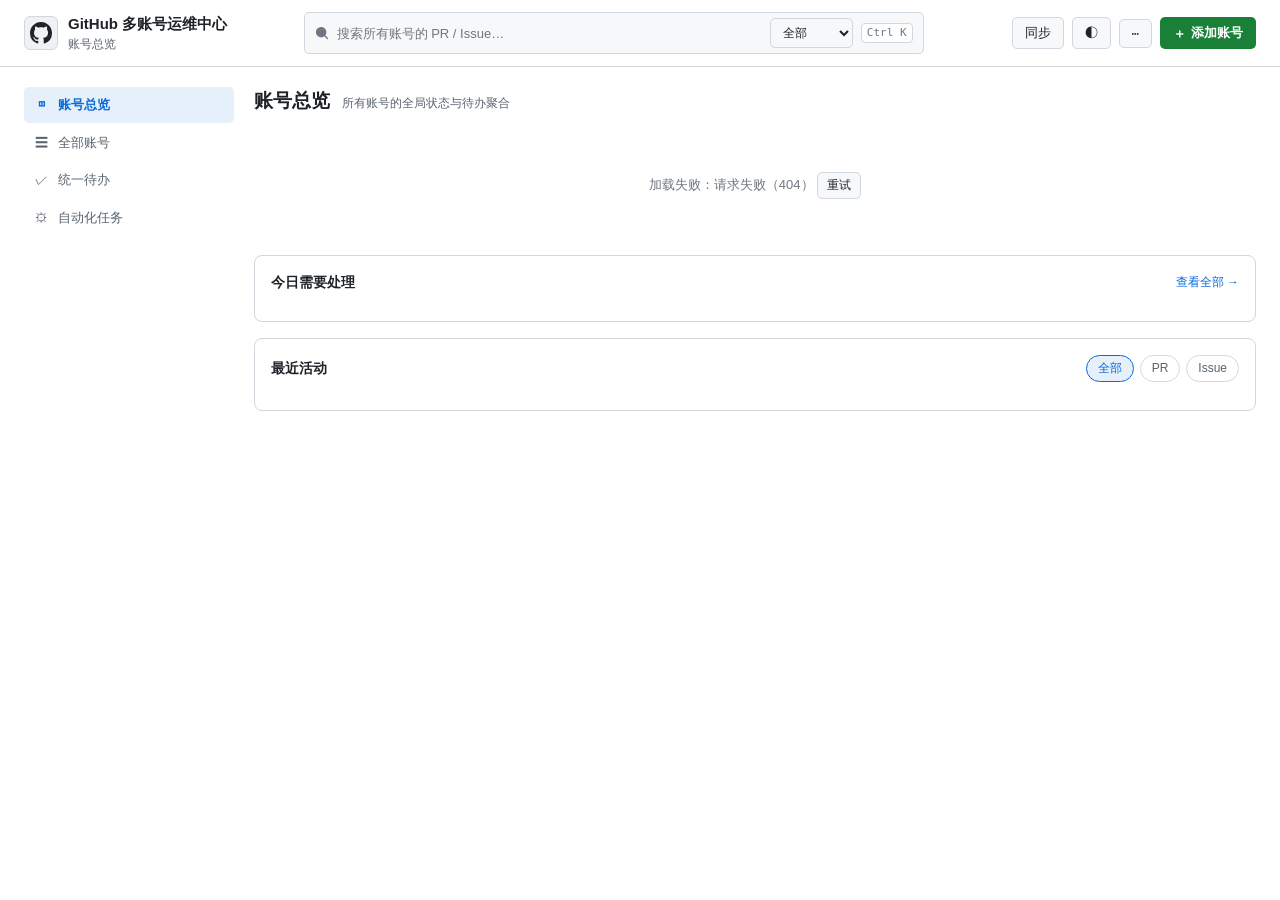
==== go-app/assets/index.html @ ad66b414 "Add sync-all button; classify API-capped accounts as abnormal - 账号列表工具栏新增「全部同步」按钮（一键同步全部账号），   单账号行的" ====
<!DOCTYPE html>
<html lang="zh-CN">
<head>
  <meta charset="UTF-8">
  <meta name="viewport" content="width=device-width, initial-scale=1.0">
  <title>GitHub 多账号运维中心</title>
  <script>
    // 首帧前应用主题，避免闪烁
    (function () {
      try {
        var t = localStorage.getItem("gh-theme");
        if (t !== "light" && t !== "dark") {
          t = window.matchMedia && window.matchMedia("(prefers-color-scheme: dark)").matches ? "dark" : "light";
        }
        document.documentElement.dataset.theme = t;
      } catch (e) { document.documentElement.dataset.theme = "light"; }
    })();
  </script>
  <link rel="stylesheet" href="/static/style.css">
</head>
<body>
  <header class="topbar">
    <div class="brand">
      <div class="logo">
        <svg viewBox="0 0 16 16" width="22" height="22" fill="currentColor" aria-hidden="true">
          <path d="M8 0c4.42 0 8 3.58 8 8a8.013 8.013 0 0 1-5.45 7.59c-.4.08-.55-.17-.55-.38 0-.27.01-1.13.01-2.2 0-.75-.25-1.23-.54-1.48 1.78-.2 3.65-.88 3.65-3.95 0-.88-.31-1.59-.82-2.15.08-.2.36-1.02-.08-2.12 0 0-.67-.22-2.2.82-.64-.18-1.32-.27-2-.27-.68 0-1.36.09-2 .27-1.53-1.03-2.2-.82-2.2-.82-.44 1.1-.16 1.92-.08 2.12-.51.56-.82 1.28-.82 2.15 0 3.06 1.86 3.75 3.64 3.95-.23.2-.44.55-.51 1.07-.46.21-1.61.55-2.33-.66-.15-.24-.6-.83-1.23-.82-.67.01-.27.38.01.53.34.19.73.9.82 1.13.16.45.68 1.31 2.69.94 0 .67.01 1.3.01 1.49 0 .21-.15.45-.55.38A7.995 7.995 0 0 1 0 8c0-4.42 3.58-8 8-8Z"></path>
        </svg>
      </div>
      <div class="brand-text">
        <h1>GitHub 多账号运维中心</h1>
        <p id="subtitle">账号总览</p>
      </div>
    </div>
    <div class="global-search" id="globalSearchWrap">
      <span class="global-search-icon" aria-hidden="true">
        <svg viewBox="0 0 16 16" width="14" height="14" fill="currentColor"><path d="M10.68 11.74a6 6 0 0 1-7.922-8.982 6 6 0 0 1 8.982 7.922l3.04 3.04a.75.75 0 1 1-1.06 1.06l-3.04-3.04ZM11.5 7a4.5 4.5 0 1 1-9 0 4.5 4.5 0 0 1 9 0Z"></path></svg>
      </span>
      <input id="globalSearchInput" type="text" placeholder="搜索所有账号的 PR / Issue…" autocomplete="off" spellcheck="false">
      <select id="globalSearchKind" class="select-sm" title="搜索范围">
        <option value="all">全部</option>
        <option value="pr">仅 PR</option>
        <option value="issue">仅 Issue</option>
      </select>
      <kbd class="global-search-kbd">Ctrl K</kbd>
      <div id="globalSearchResults" class="search-dropdown hidden"></div>
    </div>
    <div class="topbar-actions">
      <span id="lastRefresh" class="last-refresh"></span>
      <button id="syncNowBtn" class="btn" title="立即同步全部账号">同步</button>
      <button id="themeBtn" class="btn" title="切换主题（T）">◐</button>
      <div class="menu-wrap">
        <button id="moreBtn" class="btn" title="更多操作">⋯</button>
        <div id="moreMenu" class="menu hidden">
          <button class="menu-item" id="menuSyncSettings">同步设置</button>
          <label class="menu-item menu-toggle">
            <input type="checkbox" id="menuPrefetch">
            <span>详情预取</span>
          </label>
          <button class="menu-item" id="menuNotify">外部通知</button>
          <button class="menu-item" id="menuShortcuts">键盘快捷键</button>
          <div class="menu-sep"></div>
          <div class="menu-item menu-version">
            <span id="versionText">v—</span>
            <button id="menuCheckUpdate" class="btn btn-sm">检查更新</button>
          </div>
        </div>
      </div>
      <button id="addBtn" class="btn btn-primary">
        <span class="btn-icon">＋</span> 添加账号
      </button>
    </div>
  </header>

  <div class="layout">
    <aside class="sidebar">
      <nav class="nav">
        <a class="nav-item active" data-page="overview"><span class="nav-icon">◫</span>账号总览</a>
        <a class="nav-item" data-page="accounts"><span class="nav-icon">☰</span>全部账号</a>
        <a class="nav-item" data-page="todos"><span class="nav-icon">✓</span>统一待办<span id="todoBadge" class="count-badge hidden">0</span></a>
        <a class="nav-item" data-page="automation"><span class="nav-icon">⚙</span>自动化任务</a>
      </nav>
    </aside>

    <main class="main">
      <!-- ========== 账号总览 ========== -->
      <section id="page-overview" class="page active">
        <div class="page-head">
          <h2>账号总览</h2>
          <p class="page-desc">所有账号的全局状态与待办聚合</p>
        </div>
        <div id="summaryCards" class="summary-grid"></div>
        <div class="panel">
          <div class="panel-head">
            <h3>今日需要处理</h3>
            <a class="panel-link" data-page="todos">查看全部 →</a>
          </div>
          <div id="overviewTasks"></div>
        </div>
        <div class="panel">
          <div class="panel-head">
            <h3>最近活动</h3>
            <div class="chip-row" id="activityFilter">
              <button class="chip active" data-type="all">全部</button>
              <button class="chip" data-type="pr">PR</button>
              <button class="chip" data-type="issue">Issue</button>
            </div>
          </div>
          <div id="overviewActivities"></div>
        </div>
      </section>

      <!-- ========== 全部账号 ========== -->
      <section id="page-accounts" class="page">
        <div class="page-head">
          <h2>全部账号</h2>
          <p class="page-desc" id="accountsDesc">共 0 个账号</p>
        </div>
        <div class="toolbar">
          <div class="search-box grow">
            <input id="accountSearch" type="text" placeholder="搜索用户名 / 别名 / 编号 / 标签 / 分组 / 备注" autocomplete="off">
            <button id="clearAccountSearch" class="clear-search hidden" title="清空">×</button>
          </div>
          <select id="filterStatus" class="select-sm">
            <option value="">全部状态</option>
            <option value="active">正常</option>
            <option value="warning">警告</option>
            <option value="invalid">失效</option>
            <option value="sync_failed">同步失败</option>
          </select>
          <select id="filterType" class="select-sm">
            <option value="">全部类型</option>
            <option value="personal">个人账号</option>
            <option value="bot">Bot 账号</option>
            <option value="org">组织账号</option>
          </select>
          <select id="filterGroup" class="select-sm">
            <option value="">全部分组</option>
          </select>
          <select id="filterTag" class="select-sm">
            <option value="">全部标签</option>
          </select>
          <select id="sortBy" class="select-sm">
            <option value="last_activity">最近活动</option>
            <option value="last_sync">最近同步</option>
            <option value="quota">API 剩余额度</option>
            <option value="todos">待办数量</option>
            <option value="username">用户名</option>
          </select>
          <button id="sortOrder" class="btn btn-sm" title="切换排序方向">↓ 降序</button>
          <button id="syncAllAccountsBtn" class="btn btn-sm" title="立即同步全部账号（不改变单账号同步）">全部同步</button>
        </div>
        <div id="batchBar" class="batch-bar hidden">
          <span id="selectedCount">已选 0 个</span>
          <button id="batchRefresh" class="btn btn-sm">批量刷新</button>
          <button id="batchExport" class="btn btn-sm">导出（不含凭据）</button>
          <button id="batchPause" class="btn btn-sm">暂停同步</button>
          <button id="batchResume" class="btn btn-sm">启用同步</button>
          <button id="batchTag" class="btn btn-sm">添加标签</button>
          <button id="batchGroup" class="btn btn-sm">移动到分组</button>
        </div>
        <div class="table-wrap">
          <table class="data-table">
            <thead>
              <tr>
                <th class="col-check"><input type="checkbox" id="checkAll" title="全选"></th>
                <th>账号</th>
                <th>类型 / 标签</th>
                <th>凭据状态</th>
                <th>API 剩余</th>
                <th>待 Review PR</th>
                <th>Issue</th>
                <th>最近活动</th>
                <th>同步状态</th>
                <th class="col-op">操作</th>
              </tr>
            </thead>
            <tbody id="accountTableBody"></tbody>
          </table>
          <div id="accountTableLoading" class="table-loading hidden">加载中…</div>
          <div id="accountTableEmpty" class="empty-tab hidden">没有匹配的账号</div>
        </div>
        <div class="pager">
          <span id="pagerInfo">第 1 页 / 共 1 页</span>
          <div class="pager-btns">
            <button id="prevPage" class="btn btn-sm">上一页</button>
            <select id="pageSize" class="select-sm">
              <option value="25">25 条</option>
              <option value="50" selected>50 条</option>
              <option value="100">100 条</option>
            </select>
            <button id="nextPage" class="btn btn-sm">下一页</button>
          </div>
        </div>
      </section>

      <!-- ========== 统一待办 ========== -->
      <section id="page-todos" class="page">
        <div class="page-head">
          <h2>统一待办</h2>
          <p class="page-desc" id="todosDesc">共 0 条待办</p>
        </div>
        <div class="toolbar">
          <select id="todoPriority" class="select-sm">
            <option value="">全部优先级</option>
            <option value="high">高</option>
            <option value="medium">中</option>
            <option value="low">低</option>
          </select>
          <select id="todoType" class="select-sm">
            <option value="">全部类型</option>
            <option value="credential">凭据异常</option>
            <option value="quota">API 配额不足</option>
            <option value="quota_capped">API 已封顶</option>
            <option value="review_pr">待 Review PR</option>
            <option value="my_pr">我的 PR</option>
            <option value="issue">分配 Issue</option>
            <option value="sync_failed">同步失败</option>
            <option value="sync_stale">长期未同步</option>
          </select>
          <select id="todoAccount" class="select-sm">
            <option value="">全部账号</option>
          </select>
        </div>
        <div id="todoList"></div>
      </section>

      <!-- ========== 自动化任务 ========== -->
      <section id="page-automation" class="page">
        <div class="page-head">
          <h2>自动化任务</h2>
          <p class="page-desc">同步配置、任务队列与审计日志</p>
        </div>
        <div class="panel">
          <div class="panel-head">
            <h3>后台同步</h3>
            <div class="chip-row">
              <button id="openSyncSettings" class="btn btn-sm">同步设置</button>
              <button id="automationSyncNow" class="btn btn-sm">立即同步</button>
            </div>
          </div>
          <div id="automationSummary"></div>
        </div>
        <div class="panel">
          <div class="panel-head"><h3>审计日志</h3></div>
          <div id="auditList"></div>
        </div>
      </section>

      <!-- ========== 单账号详情 ========== -->
      <section id="page-detail" class="page">
        <div class="detail-head">
          <button class="btn btn-sm" id="backToAccounts">← 返回</button>
          <img id="detailAvatar" class="avatar" alt="">
          <div class="detail-id">
            <h2 id="detailName">—</h2>
            <p id="detailMeta" class="page-desc">—</p>
          </div>
          <span id="detailStatus" class="status-badge">—</span>
          <span class="spacer"></span>
          <button id="detailSyncBtn" class="btn btn-sm">立即同步</button>
        </div>
        <div id="detailWarnings"></div>
        <div class="tabs" id="detailTabs">
          <button class="tab active" data-tab="overview">概览</button>
          <button class="tab" data-tab="compare">账号对比</button>
          <button class="tab" data-tab="review">待处理 PR</button>
          <button class="tab" data-tab="mypr">我的 PR</button>
          <button class="tab" data-tab="issues">分配 Issue</button>
          <button class="tab" data-tab="events">仓库动态</button>
          <button class="tab" data-tab="repos">仓库</button>
          <button class="tab" data-tab="social">粉丝 / 关注</button>
        </div>
        <div id="detailContent"></div>
      </section>
    </main>
  </div>

  <!-- 弹窗：添加账号 -->
  <div id="modal" class="modal-overlay hidden">
    <div class="modal">
      <h3>添加账号</h3>
      <p class="modal-hint">支持 Classic Token 或 Fine-grained Token。</p>
      <label class="field"><span>显示名称（可选）</span><input id="fLabel" type="text" placeholder="例如：主账号"></label>
      <label class="field"><span>GitHub 用户名</span><input id="fUsername" type="text" placeholder="例如：XY-code1"></label>
      <label class="field"><span>分组（可选）</span><input id="fGroup" type="text" placeholder="例如：工作 / 个人"></label>
      <label class="field"><span>类型</span>
        <select id="fType" class="select-sm"><option value="personal">个人账号</option><option value="bot">Bot 账号</option><option value="org">组织账号</option></select>
      </label>
      <label class="field"><span>标签（逗号分隔）</span><input id="fTags" type="text" placeholder="例如：核心, 自动化"></label>
      <label class="field"><span>备注（可选）</span><input id="fNote" type="text"></label>
      <label class="field"><span>Personal Access Token</span><input id="fToken" type="password" autocomplete="off"></label>
      <div id="testResult" class="test-result"></div>
      <div class="import-docx">
        <label class="btn btn-sm" for="docxFile">
          <span class="btn-icon">▤</span> 从 Word 文档导入
        </label>
        <input id="docxFile" type="file" accept=".docx" class="hidden">
        <p class="modal-hint">上传 .docx，自动识别文档里的 Token 与用户名。有效 Token 默认勾选，无效的可手动勾选后导入。</p>
        <div id="docxPreview" class="docx-preview hidden"></div>
      </div>
      <div class="modal-actions">
        <button id="testBtn" class="btn">测试连接</button>
        <span class="spacer"></span>
        <button id="cancelBtn" class="btn">取消</button>
        <button id="saveBtn" class="btn btn-primary">保存</button>
      </div>
    </div>
  </div>

  <!-- 弹窗：备份 -->
  <div id="backupModal" class="modal-overlay hidden">
    <div class="modal">
      <h3>备份与恢复</h3>
      <p class="modal-hint">账号信息备份默认<strong>不含凭据</strong>；如需备份 Token 请设置密码加密。</p>
      <div class="backup-actions">
        <button id="exportBtn" class="btn btn-primary">导出账号信息</button>
        <button id="exportCredBtn" class="btn">导出凭据（加密）</button>
        <label class="btn" for="importFile">导入备份</label>
        <input id="importFile" type="file" accept=".json,application/json" class="hidden">
      </div>
      <div id="backupResult" class="test-result"></div>
      <div class="modal-actions">
        <span class="spacer"></span>
        <button id="backupCloseBtn" class="btn">关闭</button>
      </div>
    </div>
  </div>

  <!-- 弹窗：通知设置 -->
  <div id="notifyModal" class="modal-overlay hidden">
    <div class="modal modal-lg">
      <h3>外部通知设置</h3>
      <p class="modal-hint">配置后即使关闭浏览器，也会在 PR / Issue 增加时推送（后台每 5 分钟检查一次）。</p>
      <div id="notifyChannels" class="notify-list"></div>
      <div class="notify-add">
        <select id="notifyType" class="select-sm">
          <option value="bark">Bark（iOS）</option>
          <option value="webhook">通用 Webhook</option>
          <option value="serverchan">Server酱</option>
          <option value="wecom">企业微信机器人</option>
        </select>
        <input id="notifyName" type="text" placeholder="名称">
        <input id="notifyUrl" type="text" placeholder="推送 URL / Key">
        <button id="notifyAddBtn" class="btn">添加</button>
      </div>
      <div id="notifyResult" class="test-result"></div>
      <div class="modal-actions">
        <button id="notifyTestBtn" class="btn">发送测试通知</button>
        <span class="spacer"></span>
        <button id="notifyCloseBtn" class="btn">关闭</button>
      </div>
    </div>
  </div>

  <!-- 弹窗：同步设置 -->
  <div id="syncModal" class="modal-overlay hidden">
    <div class="modal">
      <h3>同步设置</h3>
      <label class="field"><span>自动同步间隔（秒，0 = 关闭）</span><input id="syncInterval" type="number" min="0" step="60"></label>
      <label class="field"><span>并发上限</span><input id="syncConcurrency" type="number" min="1" max="20"></label>
      <label class="field"><span>失败退避基数（秒）</span><input id="syncBackoff" type="number" min="10" step="10"></label>
      <div class="modal-actions">
        <span class="spacer"></span>
        <button id="syncCloseBtn" class="btn">取消</button>
        <button id="syncSaveBtn" class="btn btn-primary">保存并应用</button>
      </div>
    </div>
  </div>

  <!-- 弹窗：快捷键 -->
  <div id="shortcutsModal" class="modal-overlay hidden">
    <div class="modal">
      <h3>键盘快捷键</h3>
      <div class="shortcuts-list">
        <div class="shortcut-row"><kbd>T</kbd><span>切换主题</span></div>
        <div class="shortcut-row"><kbd>R</kbd><span>同步全部账号</span></div>
        <div class="shortcut-row"><kbd>A</kbd><span>添加账号</span></div>
        <div class="shortcut-row"><kbd>/</kbd><span>全局搜索</span></div>
        <div class="shortcut-row"><kbd>Ctrl/⌘ + K</kbd><span>全局搜索</span></div>
        <div class="shortcut-row"><kbd>?</kbd><span>查看本说明</span></div>
        <div class="shortcut-row"><kbd>Esc</kbd><span>关闭弹窗 / 清除搜索</span></div>
      </div>
      <div class="modal-actions"><span class="spacer"></span><button id="shortcutsCloseBtn" class="btn">关闭</button></div>
    </div>
  </div>

  <div id="toast" class="toast hidden"></div>
  <script src="/static/app.js"></script>
</body>
</html>
---- static/style.css ----
/* GitHub 多账号运维中心 —— GitHub 原生浅色风格 */

:root {
  color-scheme: light;
  --bg: #ffffff;
  --bg-subtle: #f6f8fa;
  --bg-inset: #eff1f3;
  --bg-hover: #eaeef2;
  --border: #d0d7de;
  --border-muted: #d8dee4;
  --text: #1f2328;
  --text-muted: #59636e;
  --text-faint: #6e7781;
  --accent: #0969da;
  --accent-soft: rgba(9, 105, 218, 0.1);
  --success: #1a7f37;
  --success-soft: rgba(26, 127, 55, 0.12);
  --warning: #9a6700;
  --warning-soft: rgba(154, 103, 0, 0.12);
  --danger: #d1242f;
  --danger-soft: rgba(209, 36, 47, 0.1);
  --purple: #8250df;
  --radius: 8px;
  --radius-sm: 5px;
  --font: -apple-system, BlinkMacSystemFont, "Segoe UI", "PingFang SC",
    "Hiragino Sans GB", "Microsoft YaHei", sans-serif;
  --mono: ui-monospace, SFMono-Regular, "SF Mono", Menlo, Consolas, monospace;
  --shadow: 0 1px 3px rgba(31, 35, 40, 0.08);
}

[data-theme="dark"] {
  color-scheme: dark;
  --bg: #0d1117;
  --bg-subtle: #161b22;
  --bg-inset: #1c2129;
  --bg-hover: #22272e;
  --border: #30363d;
  --border-muted: #21262d;
  --text: #e6edf3;
  --text-muted: #9198a1;
  --text-faint: #6e7681;
  --accent: #58a6ff;
  --accent-soft: rgba(88, 166, 255, 0.12);
  --success: #3fb950;
  --success-soft: rgba(63, 185, 80, 0.12);
  --warning: #d29922;
  --warning-soft: rgba(210, 153, 34, 0.12);
  --danger: #f85149;
  --danger-soft: rgba(248, 81, 73, 0.12);
  --purple: #bc8cff;
  --shadow: 0 1px 3px rgba(1, 4, 9, 0.5);
}

* { box-sizing: border-box; margin: 0; padding: 0; }

body {
  background: var(--bg);
  color: var(--text);
  font-family: var(--font);
  font-size: 14px;
  line-height: 1.5;
}

a { color: var(--accent); text-decoration: none; }
a:hover { text-decoration: underline; }

/* ---------------- 顶栏 ---------------- */

.topbar {
  display: flex;
  align-items: center;
  justify-content: space-between;
  gap: 16px;
  padding: 12px 24px;
  border-bottom: 1px solid var(--border);
  background: var(--bg);
  position: sticky;
  top: 0;
  z-index: 20;
}

.brand { display: flex; align-items: center; gap: 10px; }

.logo {
  width: 34px;
  height: 34px;
  border-radius: 6px;
  background: var(--bg-inset);
  border: 1px solid var(--border);
  display: flex;
  align-items: center;
  justify-content: center;
}

.brand-text h1 { font-size: 15px; font-weight: 600; }
.brand-text p { font-size: 12px; color: var(--text-muted); }

.topbar-actions { display: flex; align-items: center; gap: 8px; flex-wrap: wrap; }
.last-refresh { font-size: 12px; color: var(--text-faint); margin-right: 4px; }

/* ---------------- 全局搜索框 ---------------- */

.global-search {
  position: relative;
  flex: 1 1 320px;
  max-width: 620px;
  display: flex;
  align-items: center;
  gap: 8px;
  padding: 5px 10px;
  border: 1px solid var(--border);
  border-radius: var(--radius-sm);
  background: var(--bg-subtle);
}
.global-search:focus-within { border-color: var(--accent); background: var(--bg); }
.global-search-icon { color: var(--text-faint); display: inline-flex; }
.global-search input {
  flex: 1;
  min-width: 0;
  border: 0;
  background: transparent;
  font-size: 13px;
  font-family: inherit;
  color: var(--text);
  outline: none;
}
.global-search select { flex: none; }
.global-search-kbd {
  flex: none;
  font-family: var(--mono);
  font-size: 11px;
  color: var(--text-faint);
  border: 1px solid var(--border);
  border-radius: 4px;
  padding: 1px 5px;
  background: var(--bg);
}
.search-dropdown {
  position: absolute;
  top: calc(100% + 6px);
  left: 0;
  right: 0;
  z-index: 40;
  max-height: 60vh;
  overflow-y: auto;
  background: var(--bg);
  border: 1px solid var(--border);
  border-radius: var(--radius);
  box-shadow: var(--shadow);
  padding: 6px;
}
.search-dropdown.hidden { display: none; }
.search-dropdown-hint {
  padding: 8px 10px;
  font-size: 12px;
  color: var(--text-faint);
  text-align: center;
}
.search-dropdown-list { display: flex; flex-direction: column; gap: 2px; }
.search-item { display: block; padding: 8px 10px; border-radius: var(--radius-sm); text-decoration: none; }
.search-item:hover { background: var(--bg-subtle); }
.search-item-title {
  font-size: 13px;
  color: var(--accent);
  overflow: hidden;
  text-overflow: ellipsis;
  white-space: nowrap;
}
.search-item-meta { display: flex; flex-wrap: wrap; gap: 4px; margin-top: 4px; }

/* ---------------- 总览统计卡（合并版） ---------------- */

.summary-grid {
  display: grid;
  grid-template-columns: repeat(auto-fit, minmax(200px, 1fr));
  gap: 12px;
}
.summary-card {
  padding: 14px 16px;
  border: 1px solid var(--border);
  border-radius: var(--radius);
  background: var(--bg);
}
.summary-title {
  font-size: 11px;
  font-weight: 600;
  letter-spacing: 0.04em;
  text-transform: uppercase;
  color: var(--text-faint);
  margin-bottom: 6px;
}
.summary-main { display: flex; align-items: baseline; gap: 6px; }
.summary-num { font-size: 26px; font-weight: 700; font-variant-numeric: tabular-nums; line-height: 1.1; }
.summary-num.is-danger { color: var(--danger); }
.summary-sub { display: flex; flex-wrap: wrap; gap: 6px; margin-top: 8px; }

/* ---------------- 更多操作菜单 ---------------- */

.menu-wrap { position: relative; }
.menu {
  position: absolute;
  top: calc(100% + 6px);
  right: 0;
  z-index: 40;
  min-width: 190px;
  padding: 6px;
  background: var(--bg);
  border: 1px solid var(--border);
  border-radius: var(--radius);
  box-shadow: var(--shadow);
}
.menu.hidden { display: none; }
.menu-item {
  display: flex;
  align-items: center;
  gap: 8px;
  width: 100%;
  padding: 8px 10px;
  border: 0;
  border-radius: var(--radius-sm);
  background: transparent;
  color: var(--text);
  font-size: 13px;
  font-family: inherit;
  text-align: left;
  cursor: pointer;
}
.menu-item:hover { background: var(--bg-subtle); }
.menu-toggle { justify-content: flex-start; cursor: pointer; }
.menu-toggle input { margin: 0; }
.menu-sep { height: 1px; margin: 6px 4px; background: var(--border-muted); }
.menu-version { justify-content: space-between; }

/* ---------------- 标签补充 ---------------- */

.tag-account { background: var(--accent-soft); color: var(--accent); }
.tag.is-count { background: var(--bg-hover); color: var(--text); font-weight: 600; }
.tag.is-success { background: var(--success-soft); color: var(--success); }
.tag.is-danger { background: var(--danger-soft); color: var(--danger); }
.tag.is-warning { background: var(--warning-soft); color: var(--warning); }

/* ---------------- Word 导入 ---------------- */

.import-docx {
  margin-top: 12px;
  padding-top: 12px;
  border-top: 1px solid var(--border-muted);
}
.import-docx .modal-hint { margin: 6px 0 0; }
.docx-preview { margin-top: 10px; }
.docx-preview.hidden { display: none; }
.docx-preview .table-wrap {
  max-height: 42vh;
  overflow: auto;
  border: 1px solid var(--border-muted);
  border-radius: var(--radius-sm);
}
.docx-table { width: 100%; font-size: 12px; }
.docx-table th, .docx-table td { padding: 5px 6px; white-space: normal; }
.docx-table code {
  font-family: var(--mono);
  font-size: 11px;
  color: var(--text-muted);
  word-break: break-all;
}
.docx-table .input-sm {
  width: 100%;
  padding: 4px 7px;
  border: 1px solid var(--border);
  border-radius: var(--radius-sm);
  background: var(--bg);
  color: var(--text);
  font-size: 12px;
  font-family: inherit;
}
.docx-table .input-sm:focus { outline: none; border-color: var(--accent); }
.docx-actions {
  display: flex;
  align-items: center;
  gap: 10px;
  margin-top: 10px;
  padding-top: 10px;
  border-top: 1px solid var(--border-muted);
}
.docx-summary { font-size: 12px; color: var(--text-faint); }
.docx-cap {
  margin-top: 8px;
  font-size: 12px;
  color: var(--warning);
}

/* ---------------- 社交（粉丝 / 关注） ---------------- */

.panel-note { font-size: 11px; color: var(--text-faint); font-weight: 400; }
.person-grid {
  display: grid;
  grid-template-columns: repeat(auto-fill, minmax(88px, 1fr));
  gap: 10px;
}
.person-card {
  display: flex;
  flex-direction: column;
  align-items: center;
  gap: 6px;
  padding: 12px 6px;
  border: 1px solid var(--border);
  border-radius: var(--radius);
  text-decoration: none;
  transition: background 0.12s, border-color 0.12s;
}
.person-card:hover { background: var(--bg-subtle); border-color: var(--accent); }
.person-card img { width: 40px; height: 40px; border-radius: 50%; }
.person-login {
  font-size: 12px;
  color: var(--text);
  max-width: 100%;
  overflow: hidden;
  text-overflow: ellipsis;
  white-space: nowrap;
}

/* ---------------- 按钮 ---------------- */

.btn {
  display: inline-flex;
  align-items: center;
  gap: 5px;
  padding: 6px 12px;
  border-radius: var(--radius-sm);
  border: 1px solid var(--border);
  background: var(--bg-subtle);
  color: var(--text);
  font-size: 13px;
  font-family: inherit;
  cursor: pointer;
  transition: background 0.12s, border-color 0.12s;
}
.btn:hover { background: var(--bg-hover); border-color: var(--text-faint); }
.btn:disabled { opacity: 0.5; cursor: not-allowed; }

.btn-primary {
  background: var(--success);
  border-color: rgba(26, 127, 55, 0.4);
  color: #ffffff;
  font-weight: 600;
}
.btn-primary:hover { background: #1c843f; border-color: var(--success); }

.btn-sm { padding: 4px 9px; font-size: 12px; }
.btn.active {
  background: var(--accent-soft);
  border-color: var(--accent);
  color: var(--accent);
}
.btn-icon { font-size: 13px; line-height: 1; }

.select-sm {
  padding: 6px 8px;
  border-radius: var(--radius-sm);
  border: 1px solid var(--border);
  background: var(--bg-subtle);
  color: var(--text);
  font-size: 12px;
  font-family: inherit;
  cursor: pointer;
}
.select-sm:hover { background: var(--bg-hover); }

/* ---------------- 布局 ---------------- */

.layout {
  display: flex;
  gap: 20px;
  padding: 20px 24px;
  max-width: 1600px;
  margin: 0 auto;
  align-items: flex-start;
}

.sidebar {
  width: 210px;
  flex-shrink: 0;
  position: sticky;
  top: 70px;
}

.nav { display: flex; flex-direction: column; gap: 2px; }

.nav-item {
  display: flex;
  align-items: center;
  gap: 9px;
  padding: 8px 10px;
  border-radius: var(--radius-sm);
  color: var(--text-muted);
  font-size: 13px;
  cursor: pointer;
}
.nav-item:hover { background: var(--bg-subtle); color: var(--text); text-decoration: none; }
.nav-item.active { background: var(--accent-soft); color: var(--accent); font-weight: 600; }
.nav-icon { width: 15px; text-align: center; }

.count-badge {
  min-width: 17px;
  margin-left: 6px;
  padding: 1px 5px;
  border-radius: 999px;
  background: var(--danger);
  color: #fff;
  font-size: 11px;
  font-weight: 600;
  line-height: 1.5;
  text-align: center;
}
.count-badge.hidden { display: none; }

.side-section { margin-top: 20px; }
.side-section h3 {
  font-size: 11px;
  font-weight: 600;
  text-transform: uppercase;
  letter-spacing: 0.04em;
  color: var(--text-faint);
  margin-bottom: 6px;
  padding: 0 4px;
}

.pinned-list { display: flex; flex-direction: column; gap: 2px; }

.pinned-item {
  display: flex;
  align-items: center;
  gap: 8px;
  padding: 5px 8px;
  border-radius: var(--radius-sm);
  font-size: 12px;
  color: var(--text-muted);
  cursor: pointer;
}
.pinned-item:hover { background: var(--bg-subtle); color: var(--text); text-decoration: none; }

.side-link {
  display: block;
  margin-top: 8px;
  padding: 0 4px;
  font-size: 12px;
}

/* ---------------- 页面 ---------------- */

.main { flex: 1; min-width: 0; }

.page { display: none; flex-direction: column; gap: 16px; }
.page.active { display: flex; }

.page-head { display: flex; align-items: baseline; gap: 12px; flex-wrap: wrap; }
.page-head h2 { font-size: 19px; font-weight: 600; }
.page-desc { font-size: 12px; color: var(--text-muted); }

.panel {
  background: var(--bg);
  border: 1px solid var(--border);
  border-radius: var(--radius);
  padding: 16px;
}

.panel-head {
  display: flex;
  align-items: center;
  justify-content: space-between;
  gap: 12px;
  margin-bottom: 12px;
}
.panel-head h3 { font-size: 14px; font-weight: 600; }
.panel-link { font-size: 12px; }

/* ---------------- 统计卡 ---------------- */

.stat-grid {
  display: grid;
  grid-template-columns: repeat(auto-fit, minmax(150px, 1fr));
  gap: 12px;
}

.stat-card {
  background: var(--bg);
  border: 1px solid var(--border);
  border-radius: var(--radius);
  padding: 14px 16px;
  display: flex;
  flex-direction: column;
  gap: 3px;
}

.stat-num { font-size: 24px; font-weight: 700; font-variant-numeric: tabular-nums; }
.stat-label { font-size: 12px; color: var(--text-muted); }
.stat-card.is-success .stat-num { color: var(--success); }
.stat-card.is-warning .stat-num { color: var(--warning); }
.stat-card.is-danger .stat-num { color: var(--danger); }
.stat-card.is-accent .stat-num { color: var(--accent); }

/* ---------------- 任务列表 ---------------- */

.task-list { display: flex; flex-direction: column; gap: 8px; }

.task {
  display: flex;
  align-items: flex-start;
  gap: 12px;
  padding: 12px 14px;
  background: var(--bg);
  border: 1px solid var(--border);
  border-radius: var(--radius);
  transition: border-color 0.12s;
}
.task:hover { border-color: var(--text-faint); }

.task-icon {
  width: 30px;
  height: 30px;
  border-radius: 6px;
  display: flex;
  align-items: center;
  justify-content: center;
  font-size: 14px;
  flex-shrink: 0;
  background: var(--bg-inset);
  color: var(--text-muted);
}
.task[data-priority="high"] .task-icon { background: var(--danger-soft); color: var(--danger); }
.task[data-priority="medium"] .task-icon { background: var(--warning-soft); color: var(--warning); }
.task[data-priority="low"] .task-icon { background: var(--bg-inset); color: var(--text-muted); }

.task-body { flex: 1; min-width: 0; }
.task-title { font-size: 14px; font-weight: 600; }
.task-meta {
  display: flex;
  flex-wrap: wrap;
  gap: 4px 10px;
  font-size: 12px;
  color: var(--text-muted);
  margin-top: 2px;
}
.task-actions { display: flex; gap: 6px; align-items: center; }

.prio {
  font-size: 11px;
  font-weight: 600;
  padding: 2px 7px;
  border-radius: 999px;
  border: 1px solid var(--border);
}
.prio-high { background: var(--danger-soft); color: var(--danger); border-color: transparent; }
.prio-medium { background: var(--warning-soft); color: var(--warning); border-color: transparent; }
.prio-low { background: var(--bg-inset); color: var(--text-muted); }

.tag {
  font-size: 11px;
  padding: 1px 7px;
  border-radius: 999px;
  background: var(--bg-inset);
  color: var(--text-muted);
}

/* ---------------- 活动流 ---------------- */

.activity-list { display: flex; flex-direction: column; gap: 8px; }

.activity {
  display: flex;
  align-items: flex-start;
  gap: 10px;
  padding: 9px 12px;
  border: 1px solid var(--border);
  border-radius: var(--radius);
  font-size: 13px;
}
.activity:hover { border-color: var(--text-faint); }
.activity-actor { width: 26px; height: 26px; border-radius: 50%; flex-shrink: 0; }
.activity-body { flex: 1; min-width: 0; }
.activity-time { font-size: 12px; color: var(--text-faint); white-space: nowrap; }

/* ---------------- 表格 ---------------- */

.toolbar {
  display: flex;
  align-items: center;
  gap: 8px;
  flex-wrap: wrap;
}

.search-box { position: relative; display: flex; align-items: center; }
.search-box.grow { flex: 1; min-width: 240px; }
.search-box input {
  width: 100%;
  padding: 7px 28px 7px 10px;
  border-radius: var(--radius-sm);
  border: 1px solid var(--border);
  background: var(--bg);
  color: var(--text);
  font-size: 13px;
  font-family: inherit;
  outline: none;
}
.search-box input:focus { border-color: var(--accent); box-shadow: 0 0 0 3px var(--accent-soft); }

.clear-search {
  position: absolute;
  right: 5px;
  width: 20px;
  height: 20px;
  border: none;
  border-radius: 4px;
  background: transparent;
  color: var(--text-faint);
  cursor: pointer;
  font-size: 14px;
}
.clear-search:hover { background: var(--bg-hover); color: var(--text); }

.table-wrap { position: relative; overflow-x: auto; }

.data-table { width: 100%; border-collapse: collapse; font-size: 13px; }

.data-table th,
.data-table td {
  padding: 9px 10px;
  text-align: left;
  border-bottom: 1px solid var(--border-muted);
  white-space: nowrap;
}

.data-table th {
  font-size: 12px;
  font-weight: 600;
  color: var(--text-muted);
  background: var(--bg-subtle);
  position: sticky;
  top: 0;
}
.data-table tbody tr { cursor: pointer; }
.data-table tbody tr:hover { background: var(--bg-subtle); }
.data-table tr.is-selected { background: var(--accent-soft); }
.data-table tr.row-invalid td { color: var(--text-muted); }

.col-check { width: 34px; }
.col-op { width: 90px; text-align: right; }

.cell-user { display: flex; align-items: center; gap: 8px; }
.cell-user img { width: 26px; height: 26px; border-radius: 50%; }
.cell-name { font-weight: 600; }
.cell-sub { font-size: 11px; color: var(--text-faint); }

.progress {
  height: 6px;
  background: var(--bg-inset);
  border-radius: 3px;
  overflow: hidden;
  min-width: 70px;
}
.progress > span { display: block; height: 100%; background: var(--accent); }
.progress.is-low > span { background: var(--danger); }
.progress.is-mid > span { background: var(--warning); }

.table-loading, .empty-tab {
  padding: 40px 20px;
  text-align: center;
  color: var(--text-faint);
  font-size: 13px;
}
.table-loading { position: absolute; inset: 0; background: var(--bg); opacity: 0.8; }

.pager {
  display: flex;
  align-items: center;
  justify-content: space-between;
  gap: 12px;
  flex-wrap: wrap;
}
.pager-btns { display: flex; align-items: center; gap: 8px; }

.batch-bar {
  display: flex;
  align-items: center;
  gap: 8px;
  padding: 10px 12px;
  border: 1px solid var(--border);
  border-radius: var(--radius);
  background: var(--bg-subtle);
  font-size: 12px;
  flex-wrap: wrap;
}

.chip-row { display: flex; gap: 6px; flex-wrap: wrap; }
.chip {
  padding: 4px 11px;
  border-radius: 999px;
  border: 1px solid var(--border);
  background: var(--bg);
  color: var(--text-muted);
  font-size: 12px;
  cursor: pointer;
}
.chip:hover { color: var(--text); }
.chip.active { background: var(--accent-soft); border-color: var(--accent); color: var(--accent); }

/* ---------------- 详情页 ---------------- */

.detail-head { display: flex; align-items: center; gap: 12px; flex-wrap: wrap; }
.detail-head h2 { font-size: 18px; font-weight: 600; }
.detail-head .spacer { flex: 1; }
.detail-id { min-width: 0; }
.detail-id h2 { margin: 0; overflow: hidden; text-overflow: ellipsis; white-space: nowrap; }
.detail-id .page-desc { margin: 3px 0 0; }

.avatar { width: 44px; height: 44px; border-radius: 50%; border: 1px solid var(--border); }

.status-badge {
  display: inline-flex;
  align-items: center;
  gap: 6px;
  padding: 4px 11px;
  border-radius: 999px;
  font-size: 12px;
  font-weight: 600;
  border: 1px solid var(--border);
}
.status-badge.active { color: var(--success); background: var(--success-soft); border-color: transparent; }
.status-badge.invalid, .status-badge.error, .status-badge.sync_failed { color: var(--danger); background: var(--danger-soft); border-color: transparent; }
.status-badge.warning, .status-badge.sync_stale { color: var(--warning); background: var(--warning-soft); border-color: transparent; }
.status-badge.unknown { color: var(--text-muted); background: var(--bg-inset); }

.tabs { display: flex; gap: 2px; border-bottom: 1px solid var(--border); overflow-x: auto; }
.tab {
  padding: 9px 13px;
  background: transparent;
  border: none;
  border-bottom: 2px solid transparent;
  color: var(--text-muted);
  font-size: 13px;
  font-family: inherit;
  cursor: pointer;
  white-space: nowrap;
}
.tab:hover { color: var(--text); }
.tab.active { color: var(--text); border-bottom-color: var(--accent); font-weight: 600; }

.item-list { display: flex; flex-direction: column; gap: 8px; }
.item {
  display: flex;
  align-items: flex-start;
  gap: 10px;
  padding: 11px 13px;
  border: 1px solid var(--border);
  border-radius: var(--radius);
  background: var(--bg);
}
.item:hover { border-color: var(--text-faint); }
.item-body { flex: 1; min-width: 0; }
.item-title { font-size: 14px; font-weight: 600; }
.item-meta { display: flex; flex-wrap: wrap; gap: 4px 10px; font-size: 12px; color: var(--text-muted); margin-top: 2px; }
.item-time { font-size: 12px; color: var(--text-faint); white-space: nowrap; }

/* ---------------- 弹窗 ---------------- */

.modal-overlay {
  position: fixed;
  inset: 0;
  background: rgba(31, 35, 40, 0.45);
  display: flex;
  align-items: center;
  justify-content: center;
  z-index: 100;
  padding: 20px;
}
.modal {
  width: 100%;
  max-width: 460px;
  max-height: calc(100vh - 40px);
  overflow-y: auto;
  background: var(--bg);
  border: 1px solid var(--border);
  border-radius: var(--radius);
  padding: 20px;
  display: flex;
  flex-direction: column;
  gap: 12px;
  box-shadow: var(--shadow);
}
.modal-lg { max-width: 760px; }
.modal h3 { font-size: 16px; }
.modal-hint { font-size: 12px; color: var(--text-muted); margin-top: -8px; }
/* 操作栏吸底：弹窗内容再长也能一键提交 */
.modal-actions {
  position: sticky;
  bottom: 0;
  margin: 0 -20px -20px;
  padding: 12px 20px 16px;
  background: var(--bg);
  border-top: 1px solid var(--border-muted);
}

.field { display: flex; flex-direction: column; gap: 5px; }
.field > span { font-size: 12px; color: var(--text-muted); }
.field input, .field select {
  padding: 8px 11px;
  border-radius: var(--radius-sm);
  border: 1px solid var(--border);
  background: var(--bg);
  color: var(--text);
  font-size: 13px;
  font-family: inherit;
  outline: none;
}
.field input:focus { border-color: var(--accent); box-shadow: 0 0 0 3px var(--accent-soft); }

.test-result { font-size: 12px; min-height: 16px; }
.test-result.ok { color: var(--success); }
.test-result.fail { color: var(--danger); }

.modal-actions { display: flex; gap: 8px; margin-top: 4px; }
.modal-actions .spacer { flex: 1; }

.backup-actions { display: flex; gap: 8px; flex-wrap: wrap; }
.search-bar { display: flex; gap: 8px; }
.search-bar input {
  flex: 1;
  padding: 8px 11px;
  border-radius: var(--radius-sm);
  border: 1px solid var(--border);
  background: var(--bg);
  color: var(--text);
  font-size: 13px;
  font-family: inherit;
  outline: none;
}
.search-bar input:focus { border-color: var(--accent); box-shadow: 0 0 0 3px var(--accent-soft); }
.search-results { max-height: 50vh; overflow-y: auto; margin-top: 12px; }

.notify-list { display: flex; flex-direction: column; gap: 6px; margin-bottom: 12px; }
.notify-row {
  display: flex;
  align-items: center;
  gap: 10px;
  padding: 8px 10px;
  border: 1px solid var(--border);
  border-radius: var(--radius-sm);
  font-size: 12px;
}
.notify-name { font-weight: 600; }
.notify-url { flex: 1; color: var(--text-faint); font-family: var(--mono); overflow: hidden; text-overflow: ellipsis; white-space: nowrap; }
.notify-add { display: flex; gap: 6px; flex-wrap: wrap; }
.notify-add input {
  flex: 1;
  min-width: 110px;
  padding: 7px 10px;
  border-radius: var(--radius-sm);
  border: 1px solid var(--border);
  background: var(--bg);
  color: var(--text);
  font-size: 12px;
  font-family: inherit;
  outline: none;
}

.shortcuts-list { display: flex; flex-direction: column; gap: 8px; }
.shortcut-row { display: flex; align-items: center; gap: 12px; font-size: 13px; color: var(--text-muted); }
.shortcut-row span { flex: 1; }

kbd {
  display: inline-block;
  padding: 2px 7px;
  border-radius: 4px;
  border: 1px solid var(--border);
  border-bottom-width: 2px;
  background: var(--bg-subtle);
  font-family: var(--mono);
  font-size: 11px;
  min-width: 20px;
  text-align: center;
}

/* ---------------- Toast ---------------- */

.toast {
  position: fixed;
  bottom: 24px;
  left: 50%;
  transform: translateX(-50%);
  background: var(--bg-inset);
  border: 1px solid var(--border);
  color: var(--text);
  padding: 10px 18px;
  border-radius: 999px;
  font-size: 13px;
  z-index: 200;
  box-shadow: var(--shadow);
  transition: opacity 0.2s, transform 0.2s;
}
.toast.hidden { opacity: 0; pointer-events: none; transform: translateX(-50%) translateY(8px); }

.hidden { display: none !important; }
.spacer { flex: 1; }

/* ---------------- 滚动条 ---------------- */

::-webkit-scrollbar { width: 10px; height: 10px; }
::-webkit-scrollbar-track { background: transparent; }
::-webkit-scrollbar-thumb { background: var(--border); border-radius: 5px; border: 2px solid var(--bg); }
::-webkit-scrollbar-thumb:hover { background: var(--text-faint); }

/* ---------------- 响应式 ---------------- */

@media (max-width: 900px) {
  .topbar { flex-wrap: wrap; }
  .layout { flex-direction: column; padding: 14px; }
  .sidebar { width: 100%; position: static; }
  .nav { flex-direction: row; overflow-x: auto; }
  .side-section { display: none; }
}
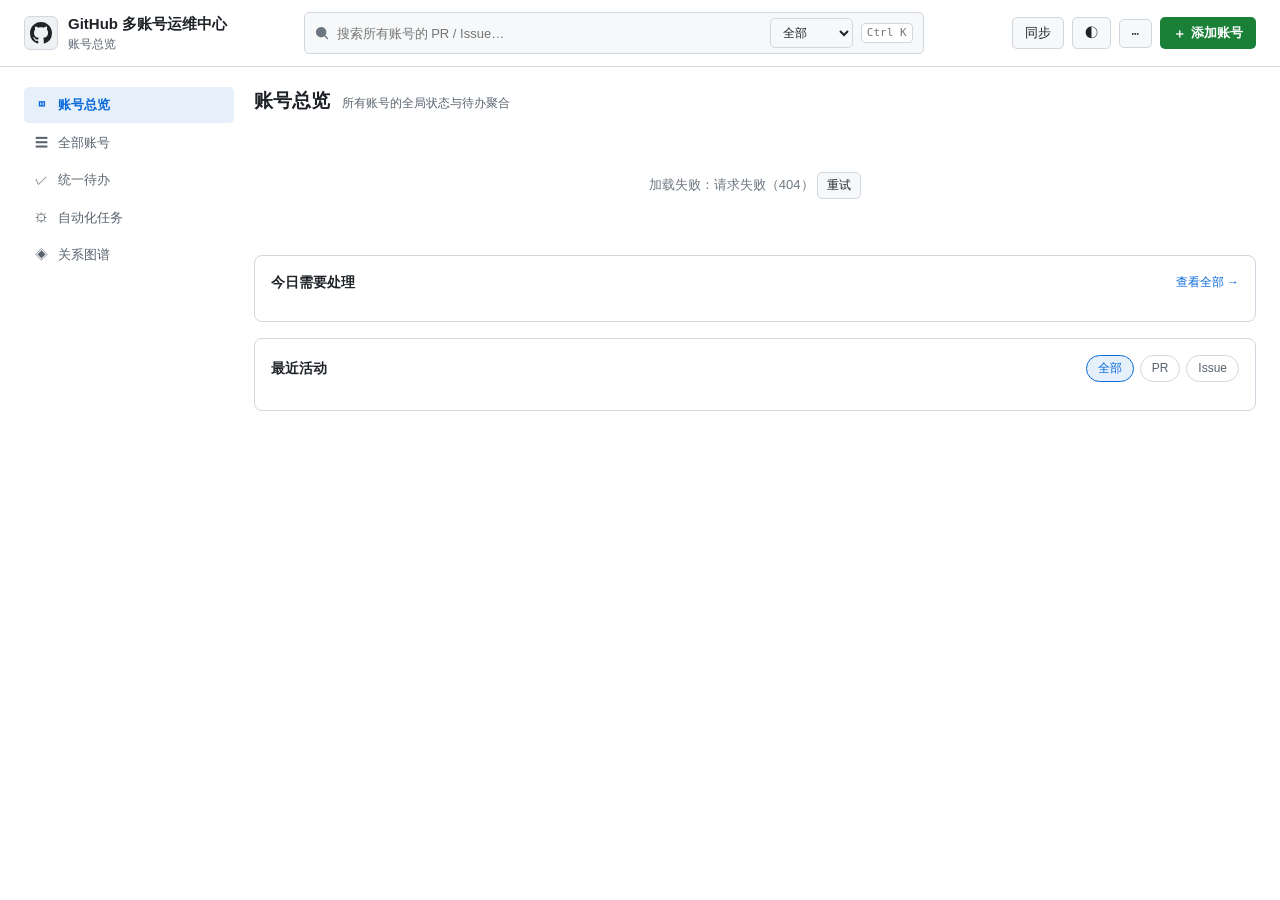
==== commit 9112147d: "Add account relationship graph (follows / shared repos / shared following) - 新增 social / account_rep" ====
--- a/go-app/assets/index.html
+++ b/go-app/assets/index.html
@@ -78,6 +78,7 @@
         <a class="nav-item" data-page="accounts"><span class="nav-icon">☰</span>全部账号</a>
         <a class="nav-item" data-page="todos"><span class="nav-icon">✓</span>统一待办<span id="todoBadge" class="count-badge hidden">0</span></a>
         <a class="nav-item" data-page="automation"><span class="nav-icon">⚙</span>自动化任务</a>
+        <a class="nav-item" data-page="graph"><span class="nav-icon">◈</span>关系图谱<span id="graphBadge" class="count-badge hidden">0</span></a>
       </nav>
     </aside>
 
@@ -211,6 +212,7 @@
             <option value="credential">凭据异常</option>
             <option value="quota">API 配额不足</option>
             <option value="quota_capped">API 已封顶</option>
+            <option value="cross_account">跨账号关联</option>
             <option value="review_pr">待 Review PR</option>
             <option value="my_pr">我的 PR</option>
             <option value="issue">分配 Issue</option>
@@ -243,6 +245,41 @@
         <div class="panel">
           <div class="panel-head"><h3>审计日志</h3></div>
           <div id="auditList"></div>
+        </div>
+        <div class="panel">
+          <div class="panel-head">
+            <h3>出站 Webhook</h3>
+            <button id="webhookAddBtn" class="btn btn-sm">添加 Webhook</button>
+          </div>
+          <p class="page-desc">把账号事件推送到外部系统（n8n / Zapier / 自建服务），事件在每次同步后检测。</p>
+          <div id="webhookList"></div>
+          <div id="webhookLog"></div>
+        </div>
+      </section>
+
+      <!-- ========== 关系图谱 ========== -->
+      <section id="page-graph" class="page">
+        <div class="page-head">
+          <h2>关系图谱</h2>
+          <p class="page-desc">账号之间的关注关系、共同仓库与共同关注</p>
+        </div>
+        <div class="panel">
+          <div class="panel-head">
+            <h3>账号关系</h3>
+            <div class="chip-row">
+              <button id="graphSyncBtn" class="btn btn-sm">同步关系数据</button>
+              <span class="panel-note" id="graphNote"></span>
+            </div>
+          </div>
+          <div class="graph-legend">
+            <span><i class="dot dot-follows"></i>关注</span>
+            <span><i class="dot dot-repo"></i>共同仓库</span>
+            <span><i class="dot dot-common"></i>共同关注</span>
+          </div>
+          <div class="graph-wrap">
+            <svg id="graphCanvas" class="graph-canvas"></svg>
+            <div id="graphEmpty" class="empty-tab hidden">还没有关系数据，点「同步关系数据」拉取粉丝 / 关注 / 仓库</div>
+          </div>
         </div>
       </section>
 
--- a/static/style.css
+++ b/static/style.css
@@ -292,6 +292,57 @@
 /* ---------------- 社交（粉丝 / 关注） ---------------- */
 
 .panel-note { font-size: 11px; color: var(--text-faint); font-weight: 400; }
+
+/* ---------------- 出站 Webhook ---------------- */
+
+.webhook-row {
+  display: flex;
+  align-items: center;
+  flex-wrap: wrap;
+  gap: 8px;
+  padding: 8px 0;
+  border-bottom: 1px solid var(--border-muted);
+  font-size: 12px;
+}
+.webhook-row:last-child { border-bottom: 0; }
+.webhook-name { font-weight: 600; color: var(--text); }
+.webhook-url {
+  color: var(--text-muted);
+  font-family: var(--mono);
+  max-width: 280px;
+  overflow: hidden;
+  text-overflow: ellipsis;
+  white-space: nowrap;
+}
+
+/* ---------------- 关系图谱 ---------------- */
+
+.graph-legend {
+  display: flex;
+  flex-wrap: wrap;
+  gap: 14px;
+  font-size: 12px;
+  color: var(--text-muted);
+  margin-bottom: 8px;
+}
+.graph-legend .dot {
+  display: inline-block;
+  width: 9px;
+  height: 9px;
+  border-radius: 50%;
+  margin-right: 5px;
+}
+.dot-follows { background: var(--accent); }
+.dot-repo { background: var(--success); }
+.dot-common { background: var(--warning); }
+.graph-wrap {
+  position: relative;
+  border: 1px solid var(--border-muted);
+  border-radius: var(--radius-sm);
+  overflow: hidden;
+  background: var(--bg);
+}
+.graph-canvas { display: block; width: 100%; height: 560px; }
 .person-grid {
   display: grid;
   grid-template-columns: repeat(auto-fill, minmax(88px, 1fr));
@@ -533,6 +584,8 @@
 
 .task-body { flex: 1; min-width: 0; }
 .task-title { font-size: 14px; font-weight: 600; }
+.task-title-link { color: var(--accent); text-decoration: none; }
+.task-title-link:hover { text-decoration: underline; }
 .task-meta {
   display: flex;
   flex-wrap: wrap;
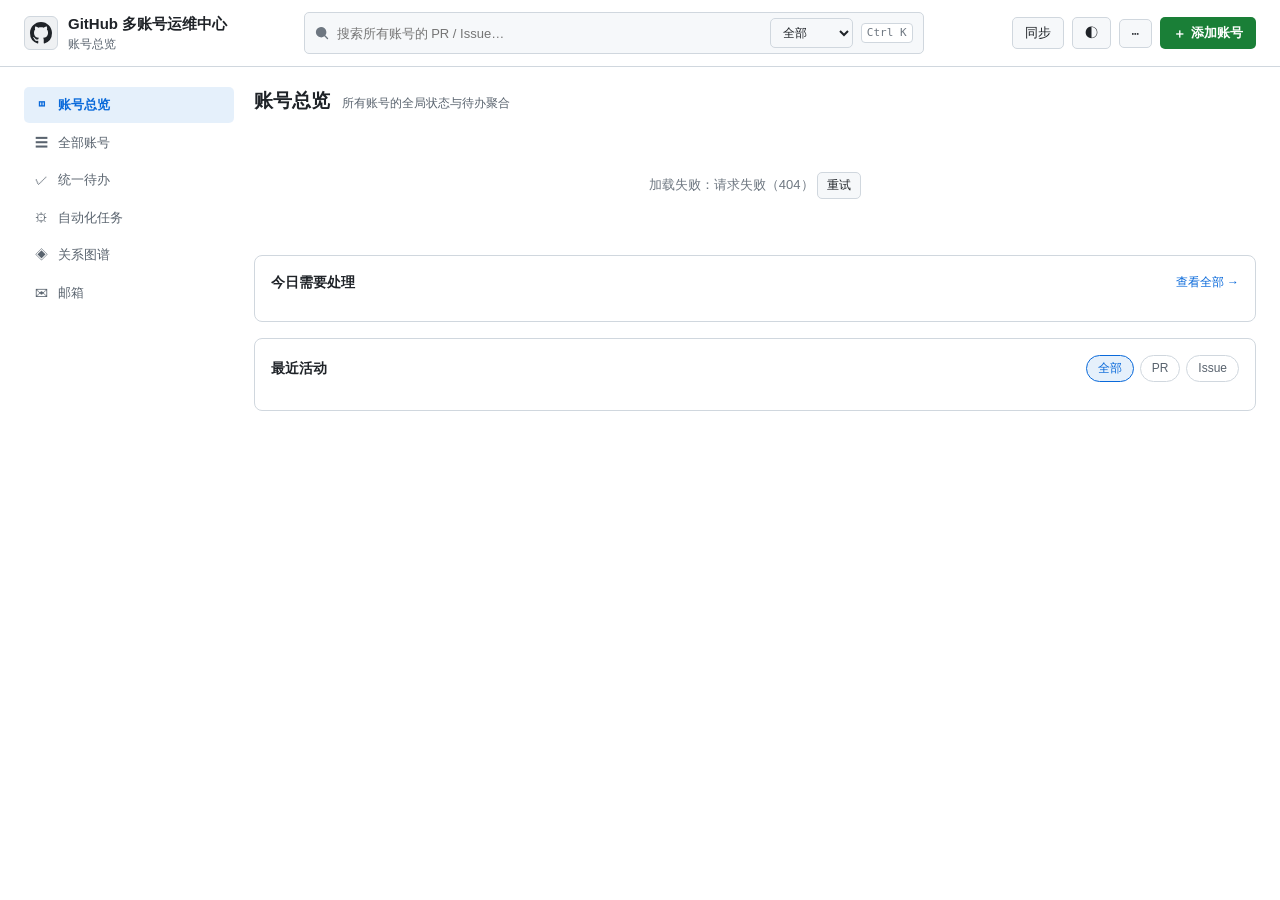
==== commit 120e07af: "Add email panel: account-linked mailbox with verification code highlighting - 账号新增可选 email 字段（token " ====
--- a/go-app/assets/index.html
+++ b/go-app/assets/index.html
@@ -79,6 +79,7 @@
         <a class="nav-item" data-page="todos"><span class="nav-icon">✓</span>统一待办<span id="todoBadge" class="count-badge hidden">0</span></a>
         <a class="nav-item" data-page="automation"><span class="nav-icon">⚙</span>自动化任务</a>
         <a class="nav-item" data-page="graph"><span class="nav-icon">◈</span>关系图谱<span id="graphBadge" class="count-badge hidden">0</span></a>
+        <a class="nav-item" data-page="email"><span class="nav-icon">✉</span>邮箱<span id="emailBadge" class="count-badge hidden">0</span></a>
       </nav>
     </aside>
 
@@ -265,6 +266,14 @@
         </div>
         <div class="panel">
           <div class="panel-head">
+            <h3>账号画像</h3>
+            <button id="profileRebuildBtn" class="btn btn-sm">重新聚类</button>
+          </div>
+          <p class="page-desc">按粉丝 / Star / 仓库 / 参与度 / 活跃度自动分群，可作为打标签的参考。</p>
+          <div id="profileSummary"></div>
+        </div>
+        <div class="panel">
+          <div class="panel-head">
             <h3>账号关系</h3>
             <div class="chip-row">
               <button id="graphSyncBtn" class="btn btn-sm">同步关系数据</button>
@@ -280,6 +289,27 @@
             <svg id="graphCanvas" class="graph-canvas"></svg>
             <div id="graphEmpty" class="empty-tab hidden">还没有关系数据，点「同步关系数据」拉取粉丝 / 关注 / 仓库</div>
           </div>
+        </div>
+      </section>
+
+      <!-- ========== 邮箱 ========== -->
+      <section id="page-email" class="page">
+        <div class="page-head">
+          <h2>邮箱</h2>
+          <p class="page-desc" id="emailDesc">查看账号关联邮箱的通知、安全邮件与验证码（仅展示，不会自动填充到任何网站）</p>
+        </div>
+        <div class="panel">
+          <div class="panel-head">
+            <h3>邮件</h3>
+            <div class="chip-row">
+              <select id="emailAccount" class="select-sm"><option value="">全部邮箱</option></select>
+              <input id="emailSearch" class="input-sm" type="text" placeholder="搜索主题 / 正文 / 发件人">
+              <button id="emailRefreshBtn" class="btn btn-sm">刷新邮件</button>
+              <button id="emailImportBtn" class="btn btn-sm">导入 JSON</button>
+              <button id="emailSettingsBtn" class="btn btn-sm">邮箱设置</button>
+            </div>
+          </div>
+          <div id="emailList"></div>
         </div>
       </section>
 
@@ -325,6 +355,7 @@
       </label>
       <label class="field"><span>标签（逗号分隔）</span><input id="fTags" type="text" placeholder="例如：核心, 自动化"></label>
       <label class="field"><span>备注（可选）</span><input id="fNote" type="text"></label>
+      <label class="field"><span>关联邮箱（可选）</span><input id="fEmail" type="text" placeholder="邮箱地址或取件链接，用于「邮箱」面板筛选"></label>
       <label class="field"><span>Personal Access Token</span><input id="fToken" type="password" autocomplete="off"></label>
       <div id="testResult" class="test-result"></div>
       <div class="import-docx">
@@ -389,6 +420,27 @@
     </div>
   </div>
 
+  <!-- 弹窗：邮箱设置 -->
+  <div id="emailModal" class="modal-overlay hidden">
+    <div class="modal">
+      <h3>邮箱设置</h3>
+      <p class="modal-hint">用于「邮箱」面板（如「邮笺」的公开取件链接）。账号需填写「关联邮箱」字段：可直接填写完整取件链接，或填写邮箱地址并在这里配置取件接口模板。</p>
+      <label class="field"><span>启用邮箱面板</span><input id="emailEnabled" type="checkbox"></label>
+      <label class="field"><span>邮箱站地址</span><input id="emailSiteUrl" type="text" placeholder="https://inbox.123456.world"></label>
+      <label class="field"><span>取件接口模板（可选，支持 {email}）</span><input id="emailApiBase" type="text" placeholder="留空则使用账号 email 字段中的完整 URL"></label>
+      <label class="field"><span>鉴权令牌（可选，Bearer）</span><input id="emailToken" type="password" autocomplete="off"></label>
+      <label class="field"><span>自动刷新间隔（秒，0 = 不自动）</span><input id="emailInterval" type="number" min="0" step="60"></label>
+      <label class="field"><span>自定义验证码正则（可选）</span><input id="emailCodePattern" type="text" placeholder="留空使用内置规则"></label>
+      <label class="field"><span>优先在「验证码 / verification / code」附近提取</span><input id="emailContext" type="checkbox"></label>
+      <div id="emailSettingsResult" class="test-result"></div>
+      <div class="modal-actions">
+        <span class="spacer"></span>
+        <button id="emailSettingsClose" class="btn">关闭</button>
+        <button id="emailSettingsSave" class="btn btn-primary">保存</button>
+      </div>
+    </div>
+  </div>
+
   <!-- 弹窗：同步设置 -->
   <div id="syncModal" class="modal-overlay hidden">
     <div class="modal">
--- a/static/style.css
+++ b/static/style.css
@@ -234,6 +234,7 @@
 /* ---------------- 标签补充 ---------------- */
 
 .tag-account { background: var(--accent-soft); color: var(--accent); }
+.tag-cluster { background: rgba(130, 80, 223, 0.14); color: var(--purple); font-weight: 600; }
 .tag.is-count { background: var(--bg-hover); color: var(--text); font-weight: 600; }
 .tag.is-success { background: var(--success-soft); color: var(--success); }
 .tag.is-danger { background: var(--danger-soft); color: var(--danger); }
@@ -416,6 +417,47 @@
   cursor: pointer;
 }
 .select-sm:hover { background: var(--bg-hover); }
+
+/* 邮箱面板 */
+.input-sm {
+  padding: 6px 8px;
+  border-radius: var(--radius-sm);
+  border: 1px solid var(--border);
+  background: var(--bg-subtle);
+  color: var(--text);
+  font-size: 12px;
+  font-family: inherit;
+  min-width: 220px;
+}
+.input-sm:focus { outline: none; border-color: var(--accent); }
+.mail-body {
+  margin-top: 6px;
+  font-size: 13px;
+  color: var(--text-muted);
+  white-space: pre-wrap;
+  word-break: break-word;
+  max-height: 220px;
+  overflow: auto;
+}
+.mail-code-row {
+  margin-top: 6px;
+  font-size: 12px;
+  color: var(--text-muted);
+  display: flex;
+  align-items: center;
+  gap: 8px;
+}
+.code-chip {
+  display: inline-block;
+  padding: 1px 8px;
+  border-radius: 6px;
+  background: var(--success-soft);
+  color: var(--success);
+  font-weight: 600;
+  font-family: ui-monospace, SFMono-Regular, Menlo, Consolas, monospace;
+  letter-spacing: 0.5px;
+}
+.cell-email { color: var(--text-faint); }
 
 /* ---------------- 布局 ---------------- */
 
